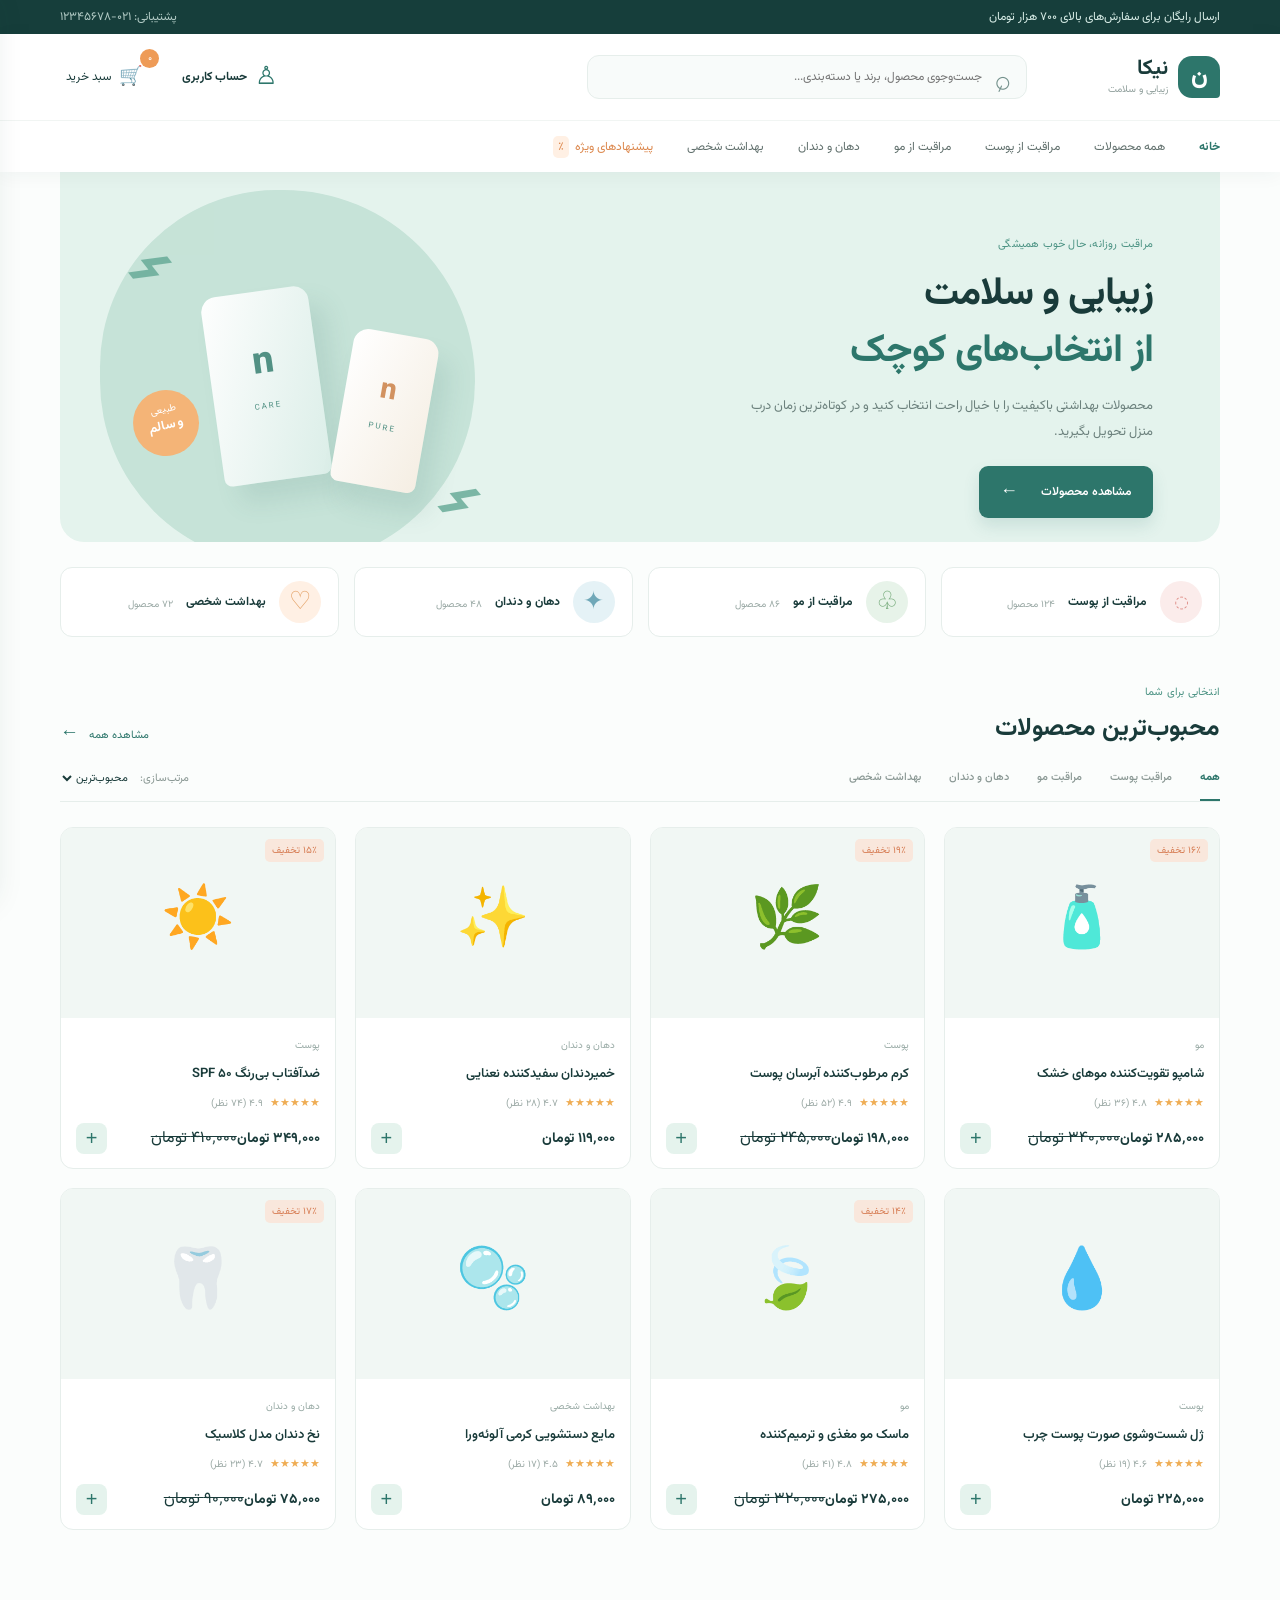
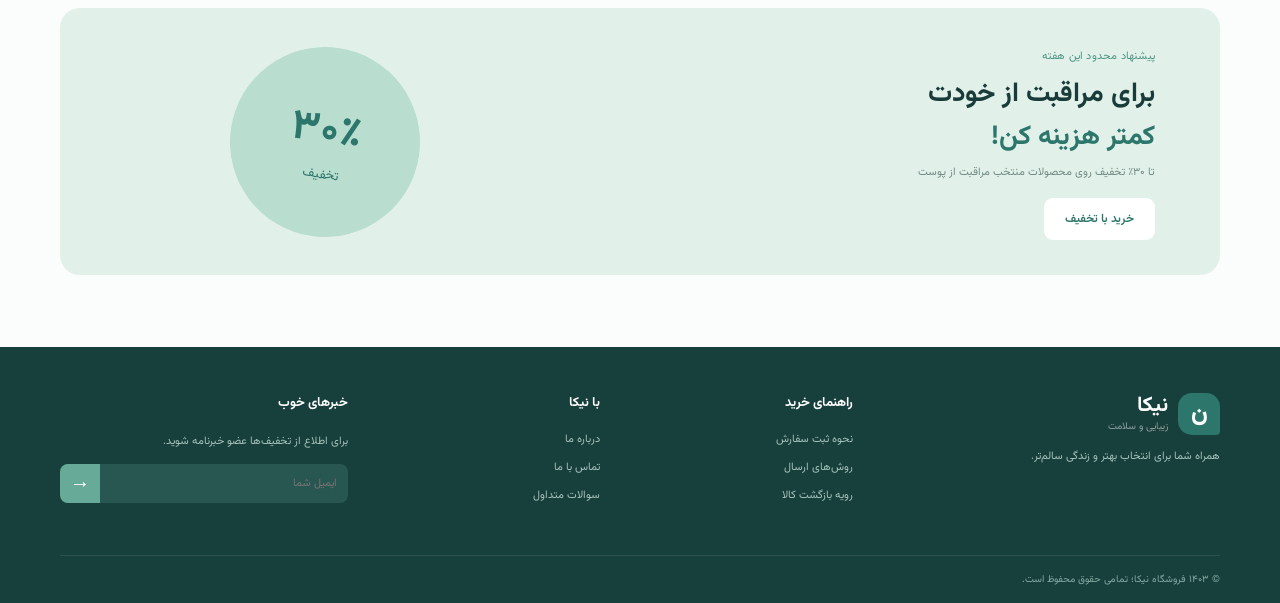
==== run-20260830-102330-b7d29989/index.html @ baac5a21 "Implement requested coding task" ====
<!DOCTYPE html>
<html lang="fa" dir="rtl">
<head>
  <meta charset="UTF-8">
  <meta name="viewport" content="width=device-width, initial-scale=1.0">
  <meta name="description" content="فروشگاه آنلاین لوازم بهداشتی نیکا با محصولات مراقبت از پوست، مو و دهان و دندان">
  <title>نیکا | فروشگاه لوازم بهداشتی</title>
  <link rel="preconnect" href="https://fonts.googleapis.com">
  <link rel="preconnect" href="https://fonts.gstatic.com" crossorigin>
  <link href="https://fonts.googleapis.com/css2?family=Vazirmatn:wght@400;500;600;700;800&display=swap" rel="stylesheet">
  <link rel="stylesheet" href="styles.css">
</head>
<body>
  <div class="topbar">
    <div class="container topbar-inner">
      <span>ارسال رایگان برای سفارش‌های بالای ۷۰۰ هزار تومان</span>
      <span class="topbar-link">پشتیبانی: ۰۲۱-۱۲۳۴۵۶۷۸</span>
    </div>
  </div>

  <header class="site-header">
    <div class="container header-inner">
      <a class="brand" href="#home" aria-label="صفحه اصلی نیکا">
        <span class="brand-mark">ن</span>
        <span><strong>نیکا</strong><small>زیبایی و سلامت</small></span>
      </a>
      <div class="search-wrap">
        <span class="search-icon">⌕</span>
        <input id="searchInput" type="search" placeholder="جست‌وجوی محصول، برند یا دسته‌بندی..." aria-label="جست‌وجوی محصول">
      </div>
      <div class="header-actions">
        <button class="account-button" type="button" aria-label="ورود به حساب کاربری"><span>♙</span><b>حساب کاربری</b></button>
        <button class="cart-button" id="cartButton" type="button" aria-label="مشاهده سبد خرید"><span class="cart-icon">🛒</span><span class="cart-label">سبد خرید</span><i id="cartCount">۰</i></button>
      </div>
    </div>
    <nav class="main-nav" aria-label="منوی اصلی">
      <div class="container nav-inner">
        <a class="active" href="#home">خانه</a>
        <a href="#products">همه محصولات</a>
        <a href="#products" data-category-link="پوست">مراقبت از پوست</a>
        <a href="#products" data-category-link="مو">مراقبت از مو</a>
        <a href="#products" data-category-link="دهان و دندان">دهان و دندان</a>
        <a href="#products" data-category-link="بهداشت شخصی">بهداشت شخصی</a>
        <a href="#offers" class="sale-link">پیشنهادهای ویژه <span>٪</span></a>
      </div>
    </nav>
  </header>

  <main id="home">
    <section class="hero container">
      <div class="hero-copy">
        <span class="eyebrow">مراقبت روزانه، حال خوب همیشگی</span>
        <h1>زیبایی و سلامت<br><em>از انتخاب‌های کوچک</em></h1>
        <p>محصولات بهداشتی باکیفیت را با خیال راحت انتخاب کنید و در کوتاه‌ترین زمان درب منزل تحویل بگیرید.</p>
        <a class="primary-button" href="#products">مشاهده محصولات <span>←</span></a>
        <div class="hero-features"><span>✓ ضمانت اصالت کالا</span><span>✓ ارسال سریع</span></div>
      </div>
      <div class="hero-art" aria-label="محصولات مراقبت از پوست">
        <div class="blob"></div>
        <div class="hero-bottle bottle-one"><span>n</span><small>CARE</small></div>
        <div class="hero-bottle bottle-two"><span>n</span><small>PURE</small></div>
        <div class="hero-leaf leaf-one">⌁</div><div class="hero-leaf leaf-two">⌁</div>
        <div class="hero-sticker">طبیعی<br><strong>و سالم</strong></div>
      </div>
    </section>

    <section class="category-strip container" aria-label="دسته‌بندی‌ها">
      <a href="#products" data-category-link="پوست"><span class="category-icon pink">◌</span><b>مراقبت از پوست</b><small>۱۲۴ محصول</small></a>
      <a href="#products" data-category-link="مو"><span class="category-icon green">♧</span><b>مراقبت از مو</b><small>۸۶ محصول</small></a>
      <a href="#products" data-category-link="دهان و دندان"><span class="category-icon blue">✦</span><b>دهان و دندان</b><small>۴۸ محصول</small></a>
      <a href="#products" data-category-link="بهداشت شخصی"><span class="category-icon orange">♡</span><b>بهداشت شخصی</b><small>۷۲ محصول</small></a>
    </section>

    <section class="products-section container" id="products">
      <div class="section-heading"><div><span class="eyebrow">انتخابی برای شما</span><h2>محبوب‌ترین محصولات</h2></div><a href="#products" id="clearFilters">مشاهده همه <span>←</span></a></div>
      <div class="toolbar">
        <div class="filter-tabs" role="tablist" aria-label="فیلتر دسته‌بندی"><button class="filter-tab active" data-category="همه">همه</button><button class="filter-tab" data-category="پوست">مراقبت پوست</button><button class="filter-tab" data-category="مو">مراقبت مو</button><button class="filter-tab" data-category="دهان و دندان">دهان و دندان</button><button class="filter-tab" data-category="بهداشت شخصی">بهداشت شخصی</button></div>
        <label class="sort-label">مرتب‌سازی:
          <select id="sortSelect" aria-label="مرتب‌سازی محصولات"><option value="popular">محبوب‌ترین</option><option value="low">ارزان‌ترین</option><option value="high">گران‌ترین</option></select>
        </label>
      </div>
      <div class="product-grid" id="productGrid"></div>
      <div class="empty-products" id="emptyProducts" hidden><span>⌕</span><h3>محصولی پیدا نشد</h3><p>عبارت جست‌وجو یا دسته‌بندی دیگری را امتحان کنید.</p></div>
    </section>

    <section class="offer-banner container" id="offers"><div><span class="eyebrow">پیشنهاد محدود این هفته</span><h2>برای مراقبت از خودت<br><strong>کمتر هزینه کن!</strong></h2><p>تا ۳۰٪ تخفیف روی محصولات منتخب مراقبت از پوست</p><a class="light-button" href="#products">خرید با تخفیف</a></div><div class="offer-circle"><b>۳۰٪</b><span>تخفیف</span></div></section>
  </main>

  <aside class="cart-drawer" id="cartDrawer" aria-label="سبد خرید" aria-hidden="true">
    <div class="drawer-head"><h2>سبد خرید شما</h2><button id="closeCart" type="button" aria-label="بستن سبد خرید">×</button></div>
    <div class="cart-items" id="cartItems"></div>
    <div class="cart-footer"><div><span>جمع کل</span><strong id="cartTotal">۰ تومان</strong></div><button class="primary-button checkout-button" id="checkoutButton" type="button">ادامه و ثبت سفارش</button><small>پرداخت در این نسخه نمایشی فعال نیست.</small></div>
  </aside>
  <div class="overlay" id="overlay"></div>
  <div class="toast" id="toast" role="status"></div>

  <footer class="site-footer"><div class="container footer-grid"><div><a class="brand footer-brand" href="#home"><span class="brand-mark">ن</span><span><strong>نیکا</strong><small>زیبایی و سلامت</small></span></a><p>همراه شما برای انتخاب بهتر و زندگی سالم‌تر.</p></div><div><h3>راهنمای خرید</h3><a href="#">نحوه ثبت سفارش</a><a href="#">روش‌های ارسال</a><a href="#">رویه بازگشت کالا</a></div><div><h3>با نیکا</h3><a href="#">درباره ما</a><a href="#">تماس با ما</a><a href="#">سوالات متداول</a></div><div><h3>خبرهای خوب</h3><p>برای اطلاع از تخفیف‌ها عضو خبرنامه شوید.</p><div class="newsletter"><input type="email" placeholder="ایمیل شما"><button type="button">→</button></div></div></div><div class="container copyright">© ۱۴۰۳ فروشگاه نیکا؛ تمامی حقوق محفوظ است.</div></footer>
  <script src="script.js"></script>
</body>
</html>
---- run-20260830-102330-b7d29989/styles.css ----
:root{--ink:#193b3a;--muted:#718280;--mint:#e4f3ed;--green:#2d766b;--dark:#163e3b;--line:#e6eeeb;--orange:#ee9b57;--white:#fff}*{box-sizing:border-box}html{scroll-behavior:smooth}body{margin:0;font-family:Vazirmatn,Arial,sans-serif;color:var(--ink);background:#fbfdfc;direction:rtl}.container{width:min(1160px,calc(100% - 48px));margin:auto}.topbar{background:var(--dark);color:#d9eee8;font-size:12px}.topbar-inner{height:34px;display:flex;justify-content:space-between;align-items:center}.topbar-link{opacity:.8}.site-header{background:#fff;box-shadow:0 3px 18px #183f3a0c;position:relative;z-index:4}.header-inner{height:86px;display:flex;align-items:center;gap:48px}.brand{display:flex;align-items:center;gap:10px;text-decoration:none;color:var(--ink);min-width:145px}.brand-mark{display:grid;place-items:center;background:var(--green);color:#fff;width:42px;height:42px;border-radius:14px 14px 4px 14px;font-weight:800;font-size:24px}.brand strong{display:block;font-size:21px;line-height:21px}.brand small{display:block;color:#91a09d;font-size:10px;margin-top:3px}.search-wrap{height:44px;max-width:440px;flex:1;position:relative}.search-wrap input{width:100%;height:100%;border:1px solid var(--line);border-radius:12px;background:#f8fbfa;padding:0 44px 0 18px;font:inherit;font-size:12px;color:var(--ink);outline:none}.search-wrap input:focus{border-color:#9dcfc1}.search-icon{position:absolute;right:16px;top:6px;font-size:28px;color:#74918c;z-index:1;transform:rotate(-20deg)}.header-actions{display:flex;align-items:center;gap:27px;margin-right:auto}.header-actions button{border:0;background:none;font:inherit;color:var(--ink);cursor:pointer;display:flex;align-items:center;gap:8px;font-size:12px}.account-button span{font-size:25px;color:var(--green)}.cart-button{position:relative}.cart-icon{font-size:19px}.cart-button i{position:absolute;right:-10px;top:-13px;background:var(--orange);color:#fff;border-radius:50%;font-style:normal;font-size:10px;min-width:19px;height:19px;text-align:center;padding-top:2px}.main-nav{border-top:1px solid #f1f5f3}.nav-inner{height:51px;display:flex;align-items:center;gap:34px}.nav-inner a{font-size:12px;color:#61706d;text-decoration:none;transition:.2s}.nav-inner a:hover,.nav-inner a.active{color:var(--green);font-weight:700}.sale-link{color:#dc874c!important}.sale-link span{background:#fff0e4;border-radius:5px;padding:2px 5px;margin-right:3px}.hero{height:370px;background:var(--mint);border-radius:0 0 24px 24px;display:flex;overflow:hidden;position:relative}.hero-copy{padding:59px 67px;z-index:1}.eyebrow{font-size:11px;color:#4c9384;letter-spacing:.2px}.hero h1{font-size:39px;line-height:1.45;margin:11px 0 13px;letter-spacing:-1px}.hero h1 em{font-style:normal;color:var(--green)}.hero p{color:#6c817d;font-size:13px;line-height:2;max-width:420px;margin:0 0 21px}.primary-button,.light-button{display:inline-flex;align-items:center;gap:23px;padding:12px 21px;border:0;border-radius:9px;background:var(--green);color:#fff;text-decoration:none;font:600 12px Vazirmatn;cursor:pointer;box-shadow:0 8px 16px #2d766b25}.primary-button span{font-size:18px}.hero-features{display:flex;gap:20px;color:#71918a;font-size:10px;margin-top:24px}.hero-art{width:48%;position:absolute;left:0;top:0;height:100%}.blob{position:absolute;width:375px;height:375px;background:#c6e3d8;border-radius:48% 52% 50% 50%;left:40px;top:18px}.hero-bottle{position:absolute;background:linear-gradient(110deg,#fefefe,#dbeee8);border-radius:15px 15px 8px 8px;box-shadow:15px 19px 25px #45766d22;color:#529184;text-align:center}.hero-bottle span{display:block;font-weight:800;font-size:38px;margin-top:42px}.hero-bottle small{font-size:8px;letter-spacing:2px}.bottle-one{height:190px;width:108px;left:152px;top:119px;transform:rotate(-8deg)}.bottle-two{height:155px;width:86px;left:282px;top:161px;transform:rotate(10deg);background:linear-gradient(110deg,#fff,#f5eee3)}.bottle-two span{margin-top:35px;font-size:29px;color:#d29260}.hero-leaf{position:absolute;color:#62a894;font-size:84px;transform:rotate(-38deg);opacity:.8}.leaf-one{left:68px;top:34px}.leaf-two{left:370px;top:260px;transform:rotate(140deg)}.hero-sticker{position:absolute;left:73px;top:218px;background:#f4b477;color:#fff;width:66px;height:66px;border-radius:50%;text-align:center;padding-top:13px;font-size:10px;line-height:1.4;transform:rotate(-12deg)}.hero-sticker strong{font-size:13px}.category-strip{display:grid;grid-template-columns:repeat(4,1fr);gap:15px;padding:25px 0 42px}.category-strip a{display:flex;align-items:center;gap:13px;padding:13px 17px;background:#fff;border:1px solid var(--line);border-radius:12px;text-decoration:none;color:var(--ink);transition:.2s}.category-strip a:hover{transform:translateY(-3px);box-shadow:0 8px 20px #315f5420}.category-icon{width:42px;height:42px;border-radius:50%;display:grid;place-items:center;font-size:25px}.pink{background:#fbeceb;color:#df908a}.green{background:#e7f3e9;color:#73a978}.blue{background:#e5f2f6;color:#70a8b8}.orange{background:#fff0e4;color:#e3a064}.category-strip b{font-size:12px;display:block}.category-strip small{font-size:10px;color:#9aa9a5;display:block;margin-top:4px}.section-heading{display:flex;justify-content:space-between;align-items:end;margin-bottom:21px}.section-heading h2{font-size:25px;margin:5px 0 0}.section-heading a{color:var(--green);text-decoration:none;font-size:11px}.section-heading a span{font-size:19px;margin-right:7px}.toolbar{display:flex;justify-content:space-between;align-items:center;border-bottom:1px solid var(--line);margin-bottom:25px}.filter-tabs{display:flex;gap:28px}.filter-tab{font:500 11px Vazirmatn;color:#899793;background:none;border:0;border-bottom:2px solid transparent;padding:0 0 13px;cursor:pointer}.filter-tab.active{color:var(--green);font-weight:700;border-color:var(--green)}.sort-label{font-size:11px;color:#899793;padding-bottom:13px}.sort-label select{border:0;background:transparent;font:inherit;color:var(--ink);outline:none;margin-right:5px}.product-grid{display:grid;grid-template-columns:repeat(4,1fr);gap:19px}.product-card{background:#fff;border:1px solid var(--line);border-radius:13px;overflow:hidden;position:relative;transition:.2s}.product-card:hover{box-shadow:0 9px 25px #315f5420;transform:translateY(-3px)}.product-image{height:190px;background:#f1f7f4;display:grid;place-items:center;position:relative}.product-image img{width:100%;height:100%;object-fit:cover}.product-fallback{font-size:59px;color:#70a99a}.discount{position:absolute;right:11px;top:11px;background:#f9e7dc;color:#d77e55;padding:4px 7px;border-radius:5px;font-size:10px}.product-info{padding:14px 15px}.product-category{color:#98aaa5;font-size:10px}.product-name{font-size:13px;font-weight:600;margin:7px 0 11px;white-space:nowrap;overflow:hidden;text-overflow:ellipsis}.rating{color:#efad54;font-size:11px;direction:rtl}.rating span{color:#9ba9a5;font-size:10px;margin-right:4px}.price-row{display:flex;justify-content:space-between;align-items:center;margin-top:11px}.price strong{font-size:14px}.price small{font-size:9px;color:#7e928d}.add-button{width:31px;height:31px;border:0;background:#e5f3ed;color:var(--green);border-radius:8px;font-size:20px;cursor:pointer}.empty-products{text-align:center;padding:45px;background:#fff;border:1px dashed #c8ded7;border-radius:14px}.empty-products span{font-size:38px;color:#91b8ad}.empty-products h3{margin:10px 0 5px}.empty-products p{color:var(--muted);font-size:12px}.offer-banner{margin-top:78px;margin-bottom:72px;background:#e1f1e9;border-radius:20px;min-height:218px;padding:35px 65px;display:flex;justify-content:space-between;align-items:center;overflow:hidden;position:relative}.offer-banner h2{font-size:27px;line-height:1.6;margin:5px 0}.offer-banner h2 strong{color:var(--green)}.offer-banner p{font-size:11px;color:#718984;margin:0 0 17px}.light-button{background:#fff;color:var(--green);box-shadow:none}.offer-circle{width:190px;height:190px;border-radius:50%;background:#b9ddce;display:flex;flex-direction:column;justify-content:center;align-items:center;margin-left:105px;color:var(--green);transform:rotate(8deg)}.offer-circle b{font-size:42px}.offer-circle span{font-size:13px}.site-footer{background:#173f3c;color:#d9eee8;padding-top:46px}.footer-grid{display:grid;grid-template-columns:1.6fr 1fr 1fr 1.5fr;gap:60px;padding-bottom:40px}.footer-brand{color:#fff}.footer-grid h3{font-size:13px;color:#fff;margin:0 0 18px}.footer-grid a:not(.brand){display:block;color:#a7c3bc;text-decoration:none;font-size:11px;margin:11px 0}.footer-grid p{color:#a7c3bc;font-size:11px;line-height:2}.newsletter{display:flex;background:#285651;border-radius:8px;overflow:hidden}.newsletter input{border:0;background:transparent;color:white;padding:11px;min-width:0;flex:1;font:11px Vazirmatn;outline:none}.newsletter button{border:0;background:#68aa98;color:#fff;width:40px;font-size:20px}.copyright{border-top:1px solid #ffffff18;padding:16px 0;color:#86aaa2;font-size:10px}.cart-drawer{position:fixed;z-index:10;left:0;top:0;width:min(390px,100%);height:100vh;background:#fff;transform:translateX(-105%);transition:.3s;display:flex;flex-direction:column;box-shadow:10px 0 30px #163e3b20}.cart-drawer.open{transform:translateX(0)}.drawer-head{display:flex;justify-content:space-between;align-items:center;padding:24px;border-bottom:1px solid var(--line)}.drawer-head h2{font-size:18px;margin:0}.drawer-head button{border:0;background:none;font-size:28px;color:var(--muted);cursor:pointer}.cart-items{overflow:auto;flex:1;padding:15px 24px}.cart-empty{text-align:center;color:var(--muted);padding:70px 20px;font-size:13px}.cart-empty span{display:block;font-size:50px;margin-bottom:15px}.cart-line{display:flex;gap:12px;padding:15px 0;border-bottom:1px solid var(--line)}.cart-thumb{width:63px;height:63px;border-radius:9px;background:#edf7f2;display:grid;place-items:center;font-size:28px}.cart-line-info{flex:1}.cart-line-info b{font-size:12px;display:block;margin-bottom:8px}.cart-line-info small{color:var(--green);font-size:11px}.quantity{display:flex;align-items:center;gap:10px;margin-top:8px}.quantity button{border:1px solid var(--line);background:white;border-radius:5px;width:22px;height:22px;cursor:pointer}.remove{border:0;background:none;color:#bc8173;cursor:pointer;font-size:11px}.cart-footer{border-top:1px solid var(--line);padding:20px 24px}.cart-footer>div{display:flex;justify-content:space-between;margin-bottom:18px;font-size:12px}.cart-footer strong{font-size:17px}.checkout-button{width:100%;justify-content:center}.cart-footer>small{display:block;text-align:center;color:var(--muted);font-size:9px;margin-top:10px}.overlay{position:fixed;inset:0;background:#102f2c70;z-index:9;display:none}.overlay.show{display:block}.toast{position:fixed;bottom:25px;right:50%;transform:translate(50%,20px);background:#173f3c;color:#fff;padding:12px 24px;border-radius:8px;font-size:12px;opacity:0;pointer-events:none;transition:.3s;z-index:20}.toast.show{opacity:1;transform:translate(50%,0)}
@media (max-width:900px){.header-inner{gap:20px}.nav-inner{gap:18px;overflow:auto;white-space:nowrap}.hero-copy{padding-right:35px}.hero-art{opacity:.75}.product-grid{grid-template-columns:repeat(3,1fr)}.footer-grid{gap:25px}.offer-circle{margin-left:20px}}
@media (max-width:650px){.container{width:min(100% - 28px,520px)}.topbar-link{display:none}.topbar-inner{justify-content:center}.header-inner{height:auto;padding:16px 0;flex-wrap:wrap;gap:14px}.brand{min-width:auto}.header-actions{gap:12px}.account-button b,.cart-label{display:none}.search-wrap{order:3;flex-basis:100%;max-width:none}.main-nav{display:none}.hero{height:480px;border-radius:0 0 18px 18px}.hero-copy{padding:40px 25px}.hero h1{font-size:30px}.hero p{max-width:280px}.hero-art{width:100%;top:205px;opacity:.65}.blob{width:290px;height:290px;left:15%;top:40px}.bottle-one{left:38%;top:130px}.bottle-two{left:58%;top:170px}.leaf-two{left:75%;top:205px}.hero-sticker{left:15%;top:245px}.category-strip{grid-template-columns:repeat(2,1fr);padding:18px 0 35px;gap:9px}.category-strip a{padding:10px 8px;gap:8px}.category-icon{width:34px;height:34px;font-size:19px}.category-strip b{font-size:10px}.section-heading h2{font-size:21px}.toolbar{display:block}.filter-tabs{gap:20px;overflow:auto}.filter-tab{white-space:nowrap}.sort-label{display:block;margin-top:15px}.product-grid{grid-template-columns:repeat(2,1fr);gap:10px}.product-image{height:145px}.product-info{padding:11px}.product-name{font-size:11px}.price strong{font-size:11px}.offer-banner{margin-top:48px;margin-bottom:45px;padding:28px 25px;min-height:250px}.offer-banner h2{font-size:22px}.offer-circle{position:absolute;left:-24px;bottom:-37px;width:145px;height:145px}.offer-circle b{font-size:30px}.offer-banner p{max-width:230px}.footer-grid{grid-template-columns:1fr 1fr;gap:25px}.footer-grid>div:first-child,.footer-grid>div:last-child{grid-column:span 2}.site-footer{padding-top:35px}.toast{width:calc(100% - 30px);text-align:center}}
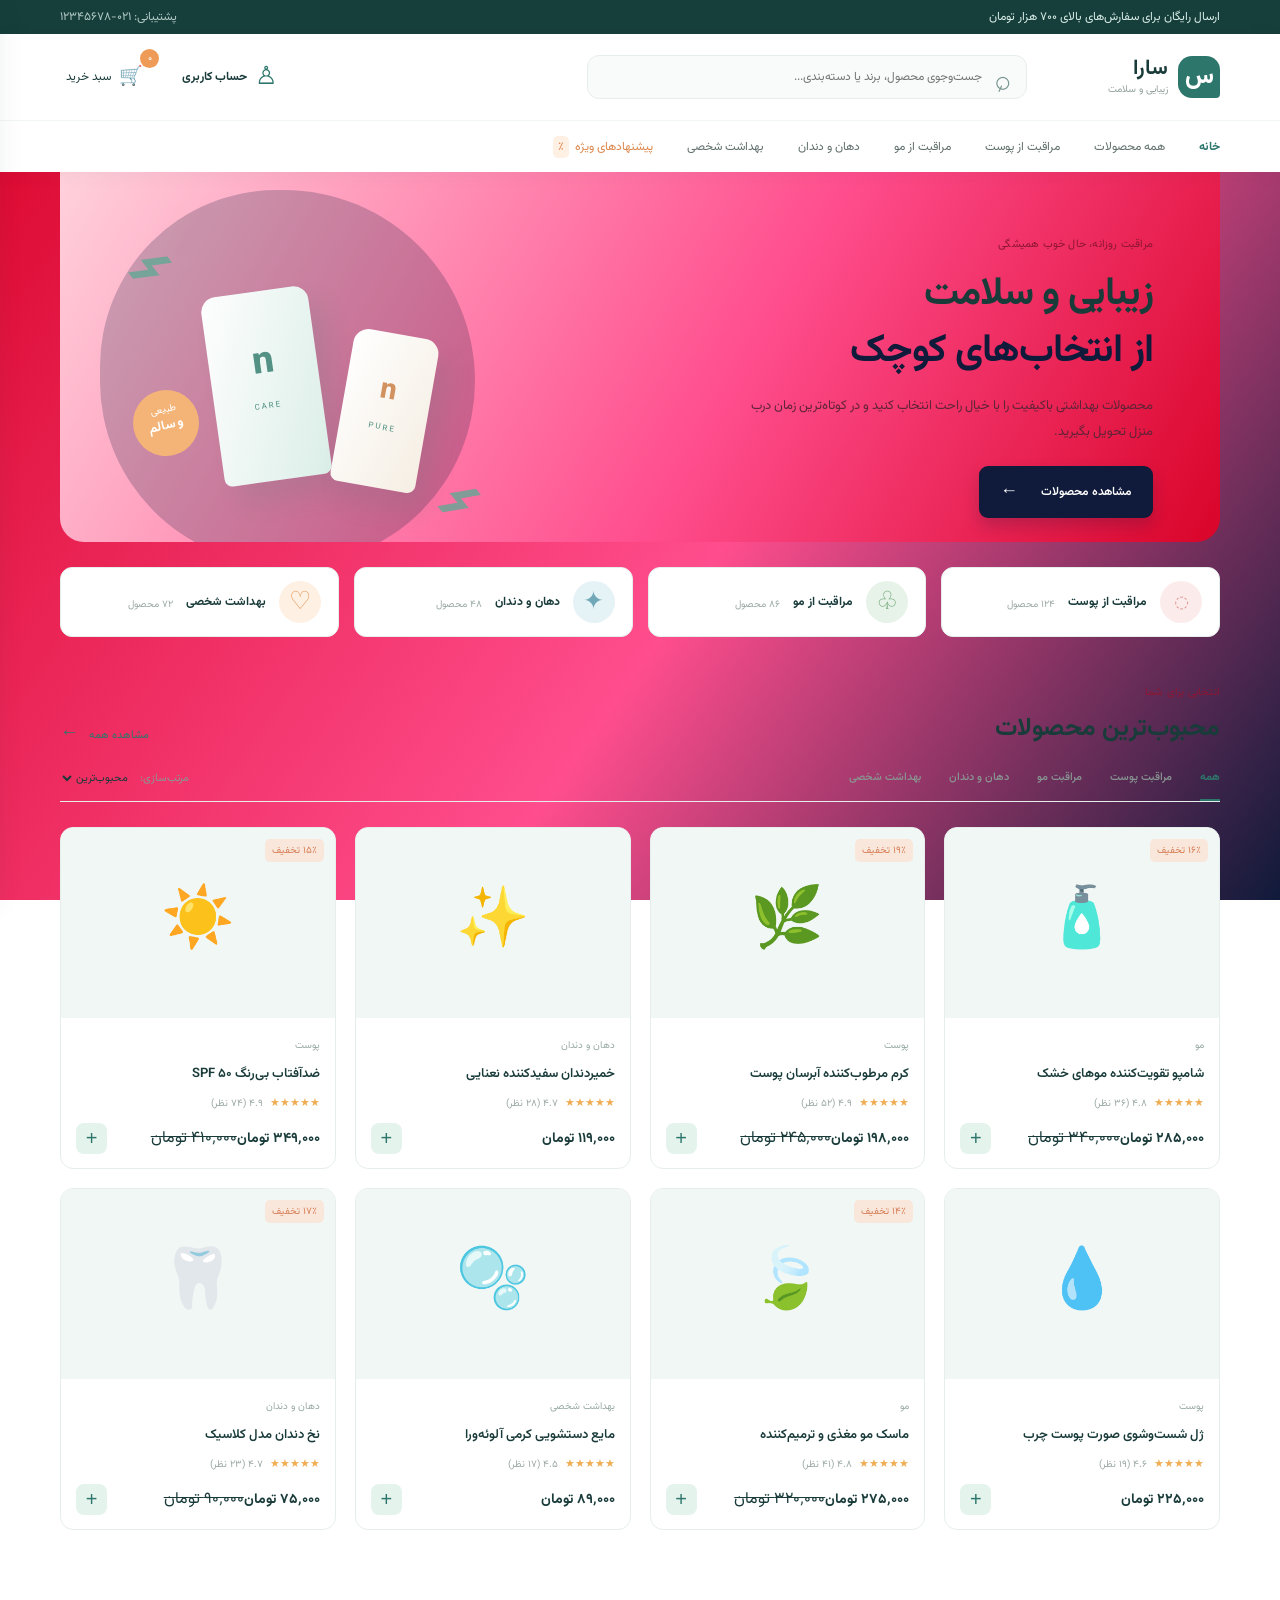
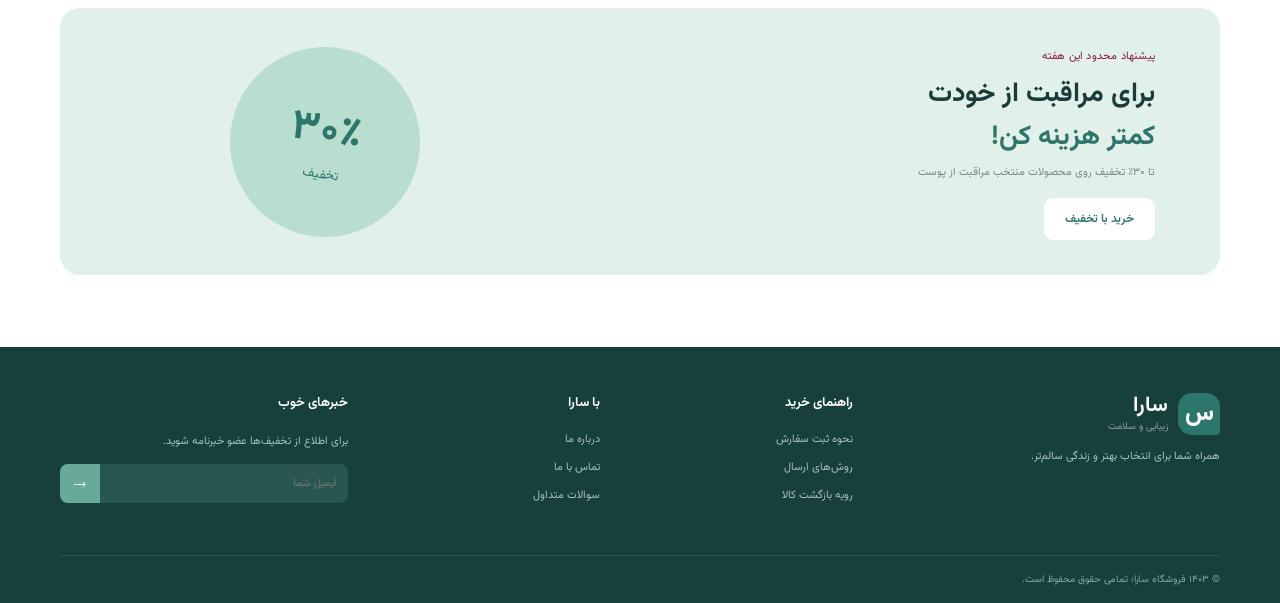
==== commit 8f5e4c2f: "Implement requested coding task" ====
--- a/run-20260830-102330-b7d29989/index.html
+++ b/run-20260830-102330-b7d29989/index.html
@@ -3,8 +3,8 @@
 <head>
   <meta charset="UTF-8">
   <meta name="viewport" content="width=device-width, initial-scale=1.0">
-  <meta name="description" content="فروشگاه آنلاین لوازم بهداشتی نیکا با محصولات مراقبت از پوست، مو و دهان و دندان">
-  <title>نیکا | فروشگاه لوازم بهداشتی</title>
+  <meta name="description" content="فروشگاه آنلاین لوازم بهداشتی سارا با محصولات مراقبت از پوست، مو و دهان و دندان">
+  <title>سارا | فروشگاه لوازم بهداشتی</title>
   <link rel="preconnect" href="https://fonts.googleapis.com">
   <link rel="preconnect" href="https://fonts.gstatic.com" crossorigin>
   <link href="https://fonts.googleapis.com/css2?family=Vazirmatn:wght@400;500;600;700;800&display=swap" rel="stylesheet">
@@ -20,9 +20,9 @@
 
   <header class="site-header">
     <div class="container header-inner">
-      <a class="brand" href="#home" aria-label="صفحه اصلی نیکا">
-        <span class="brand-mark">ن</span>
-        <span><strong>نیکا</strong><small>زیبایی و سلامت</small></span>
+      <a class="brand" href="#home" aria-label="صفحه اصلی سارا">
+        <span class="brand-mark">س</span>
+        <span><strong>سارا</strong><small>زیبایی و سلامت</small></span>
       </a>
       <div class="search-wrap">
         <span class="search-icon">⌕</span>
@@ -94,7 +94,7 @@
   <div class="overlay" id="overlay"></div>
   <div class="toast" id="toast" role="status"></div>
 
-  <footer class="site-footer"><div class="container footer-grid"><div><a class="brand footer-brand" href="#home"><span class="brand-mark">ن</span><span><strong>نیکا</strong><small>زیبایی و سلامت</small></span></a><p>همراه شما برای انتخاب بهتر و زندگی سالم‌تر.</p></div><div><h3>راهنمای خرید</h3><a href="#">نحوه ثبت سفارش</a><a href="#">روش‌های ارسال</a><a href="#">رویه بازگشت کالا</a></div><div><h3>با نیکا</h3><a href="#">درباره ما</a><a href="#">تماس با ما</a><a href="#">سوالات متداول</a></div><div><h3>خبرهای خوب</h3><p>برای اطلاع از تخفیف‌ها عضو خبرنامه شوید.</p><div class="newsletter"><input type="email" placeholder="ایمیل شما"><button type="button">→</button></div></div></div><div class="container copyright">© ۱۴۰۳ فروشگاه نیکا؛ تمامی حقوق محفوظ است.</div></footer>
+  <footer class="site-footer"><div class="container footer-grid"><div><a class="brand footer-brand" href="#home"><span class="brand-mark">س</span><span><strong>سارا</strong><small>زیبایی و سلامت</small></span></a><p>همراه شما برای انتخاب بهتر و زندگی سالم‌تر.</p></div><div><h3>راهنمای خرید</h3><a href="#">نحوه ثبت سفارش</a><a href="#">روش‌های ارسال</a><a href="#">رویه بازگشت کالا</a></div><div><h3>با سارا</h3><a href="#">درباره ما</a><a href="#">تماس با ما</a><a href="#">سوالات متداول</a></div><div><h3>خبرهای خوب</h3><p>برای اطلاع از تخفیف‌ها عضو خبرنامه شوید.</p><div class="newsletter"><input type="email" placeholder="ایمیل شما"><button type="button">→</button></div></div></div><div class="container copyright">© ۱۴۰۳ فروشگاه سارا؛ تمامی حقوق محفوظ است.</div></footer>
   <script src="script.js"></script>
 </body>
 </html>
--- a/run-20260830-102330-b7d29989/styles.css
+++ b/run-20260830-102330-b7d29989/styles.css
@@ -1,3 +1,3 @@
-:root{--ink:#193b3a;--muted:#718280;--mint:#e4f3ed;--green:#2d766b;--dark:#163e3b;--line:#e6eeeb;--orange:#ee9b57;--white:#fff}*{box-sizing:border-box}html{scroll-behavior:smooth}body{margin:0;font-family:Vazirmatn,Arial,sans-serif;color:var(--ink);background:#fbfdfc;direction:rtl}.container{width:min(1160px,calc(100% - 48px));margin:auto}.topbar{background:var(--dark);color:#d9eee8;font-size:12px}.topbar-inner{height:34px;display:flex;justify-content:space-between;align-items:center}.topbar-link{opacity:.8}.site-header{background:#fff;box-shadow:0 3px 18px #183f3a0c;position:relative;z-index:4}.header-inner{height:86px;display:flex;align-items:center;gap:48px}.brand{display:flex;align-items:center;gap:10px;text-decoration:none;color:var(--ink);min-width:145px}.brand-mark{display:grid;place-items:center;background:var(--green);color:#fff;width:42px;height:42px;border-radius:14px 14px 4px 14px;font-weight:800;font-size:24px}.brand strong{display:block;font-size:21px;line-height:21px}.brand small{display:block;color:#91a09d;font-size:10px;margin-top:3px}.search-wrap{height:44px;max-width:440px;flex:1;position:relative}.search-wrap input{width:100%;height:100%;border:1px solid var(--line);border-radius:12px;background:#f8fbfa;padding:0 44px 0 18px;font:inherit;font-size:12px;color:var(--ink);outline:none}.search-wrap input:focus{border-color:#9dcfc1}.search-icon{position:absolute;right:16px;top:6px;font-size:28px;color:#74918c;z-index:1;transform:rotate(-20deg)}.header-actions{display:flex;align-items:center;gap:27px;margin-right:auto}.header-actions button{border:0;background:none;font:inherit;color:var(--ink);cursor:pointer;display:flex;align-items:center;gap:8px;font-size:12px}.account-button span{font-size:25px;color:var(--green)}.cart-button{position:relative}.cart-icon{font-size:19px}.cart-button i{position:absolute;right:-10px;top:-13px;background:var(--orange);color:#fff;border-radius:50%;font-style:normal;font-size:10px;min-width:19px;height:19px;text-align:center;padding-top:2px}.main-nav{border-top:1px solid #f1f5f3}.nav-inner{height:51px;display:flex;align-items:center;gap:34px}.nav-inner a{font-size:12px;color:#61706d;text-decoration:none;transition:.2s}.nav-inner a:hover,.nav-inner a.active{color:var(--green);font-weight:700}.sale-link{color:#dc874c!important}.sale-link span{background:#fff0e4;border-radius:5px;padding:2px 5px;margin-right:3px}.hero{height:370px;background:var(--mint);border-radius:0 0 24px 24px;display:flex;overflow:hidden;position:relative}.hero-copy{padding:59px 67px;z-index:1}.eyebrow{font-size:11px;color:#4c9384;letter-spacing:.2px}.hero h1{font-size:39px;line-height:1.45;margin:11px 0 13px;letter-spacing:-1px}.hero h1 em{font-style:normal;color:var(--green)}.hero p{color:#6c817d;font-size:13px;line-height:2;max-width:420px;margin:0 0 21px}.primary-button,.light-button{display:inline-flex;align-items:center;gap:23px;padding:12px 21px;border:0;border-radius:9px;background:var(--green);color:#fff;text-decoration:none;font:600 12px Vazirmatn;cursor:pointer;box-shadow:0 8px 16px #2d766b25}.primary-button span{font-size:18px}.hero-features{display:flex;gap:20px;color:#71918a;font-size:10px;margin-top:24px}.hero-art{width:48%;position:absolute;left:0;top:0;height:100%}.blob{position:absolute;width:375px;height:375px;background:#c6e3d8;border-radius:48% 52% 50% 50%;left:40px;top:18px}.hero-bottle{position:absolute;background:linear-gradient(110deg,#fefefe,#dbeee8);border-radius:15px 15px 8px 8px;box-shadow:15px 19px 25px #45766d22;color:#529184;text-align:center}.hero-bottle span{display:block;font-weight:800;font-size:38px;margin-top:42px}.hero-bottle small{font-size:8px;letter-spacing:2px}.bottle-one{height:190px;width:108px;left:152px;top:119px;transform:rotate(-8deg)}.bottle-two{height:155px;width:86px;left:282px;top:161px;transform:rotate(10deg);background:linear-gradient(110deg,#fff,#f5eee3)}.bottle-two span{margin-top:35px;font-size:29px;color:#d29260}.hero-leaf{position:absolute;color:#62a894;font-size:84px;transform:rotate(-38deg);opacity:.8}.leaf-one{left:68px;top:34px}.leaf-two{left:370px;top:260px;transform:rotate(140deg)}.hero-sticker{position:absolute;left:73px;top:218px;background:#f4b477;color:#fff;width:66px;height:66px;border-radius:50%;text-align:center;padding-top:13px;font-size:10px;line-height:1.4;transform:rotate(-12deg)}.hero-sticker strong{font-size:13px}.category-strip{display:grid;grid-template-columns:repeat(4,1fr);gap:15px;padding:25px 0 42px}.category-strip a{display:flex;align-items:center;gap:13px;padding:13px 17px;background:#fff;border:1px solid var(--line);border-radius:12px;text-decoration:none;color:var(--ink);transition:.2s}.category-strip a:hover{transform:translateY(-3px);box-shadow:0 8px 20px #315f5420}.category-icon{width:42px;height:42px;border-radius:50%;display:grid;place-items:center;font-size:25px}.pink{background:#fbeceb;color:#df908a}.green{background:#e7f3e9;color:#73a978}.blue{background:#e5f2f6;color:#70a8b8}.orange{background:#fff0e4;color:#e3a064}.category-strip b{font-size:12px;display:block}.category-strip small{font-size:10px;color:#9aa9a5;display:block;margin-top:4px}.section-heading{display:flex;justify-content:space-between;align-items:end;margin-bottom:21px}.section-heading h2{font-size:25px;margin:5px 0 0}.section-heading a{color:var(--green);text-decoration:none;font-size:11px}.section-heading a span{font-size:19px;margin-right:7px}.toolbar{display:flex;justify-content:space-between;align-items:center;border-bottom:1px solid var(--line);margin-bottom:25px}.filter-tabs{display:flex;gap:28px}.filter-tab{font:500 11px Vazirmatn;color:#899793;background:none;border:0;border-bottom:2px solid transparent;padding:0 0 13px;cursor:pointer}.filter-tab.active{color:var(--green);font-weight:700;border-color:var(--green)}.sort-label{font-size:11px;color:#899793;padding-bottom:13px}.sort-label select{border:0;background:transparent;font:inherit;color:var(--ink);outline:none;margin-right:5px}.product-grid{display:grid;grid-template-columns:repeat(4,1fr);gap:19px}.product-card{background:#fff;border:1px solid var(--line);border-radius:13px;overflow:hidden;position:relative;transition:.2s}.product-card:hover{box-shadow:0 9px 25px #315f5420;transform:translateY(-3px)}.product-image{height:190px;background:#f1f7f4;display:grid;place-items:center;position:relative}.product-image img{width:100%;height:100%;object-fit:cover}.product-fallback{font-size:59px;color:#70a99a}.discount{position:absolute;right:11px;top:11px;background:#f9e7dc;color:#d77e55;padding:4px 7px;border-radius:5px;font-size:10px}.product-info{padding:14px 15px}.product-category{color:#98aaa5;font-size:10px}.product-name{font-size:13px;font-weight:600;margin:7px 0 11px;white-space:nowrap;overflow:hidden;text-overflow:ellipsis}.rating{color:#efad54;font-size:11px;direction:rtl}.rating span{color:#9ba9a5;font-size:10px;margin-right:4px}.price-row{display:flex;justify-content:space-between;align-items:center;margin-top:11px}.price strong{font-size:14px}.price small{font-size:9px;color:#7e928d}.add-button{width:31px;height:31px;border:0;background:#e5f3ed;color:var(--green);border-radius:8px;font-size:20px;cursor:pointer}.empty-products{text-align:center;padding:45px;background:#fff;border:1px dashed #c8ded7;border-radius:14px}.empty-products span{font-size:38px;color:#91b8ad}.empty-products h3{margin:10px 0 5px}.empty-products p{color:var(--muted);font-size:12px}.offer-banner{margin-top:78px;margin-bottom:72px;background:#e1f1e9;border-radius:20px;min-height:218px;padding:35px 65px;display:flex;justify-content:space-between;align-items:center;overflow:hidden;position:relative}.offer-banner h2{font-size:27px;line-height:1.6;margin:5px 0}.offer-banner h2 strong{color:var(--green)}.offer-banner p{font-size:11px;color:#718984;margin:0 0 17px}.light-button{background:#fff;color:var(--green);box-shadow:none}.offer-circle{width:190px;height:190px;border-radius:50%;background:#b9ddce;display:flex;flex-direction:column;justify-content:center;align-items:center;margin-left:105px;color:var(--green);transform:rotate(8deg)}.offer-circle b{font-size:42px}.offer-circle span{font-size:13px}.site-footer{background:#173f3c;color:#d9eee8;padding-top:46px}.footer-grid{display:grid;grid-template-columns:1.6fr 1fr 1fr 1.5fr;gap:60px;padding-bottom:40px}.footer-brand{color:#fff}.footer-grid h3{font-size:13px;color:#fff;margin:0 0 18px}.footer-grid a:not(.brand){display:block;color:#a7c3bc;text-decoration:none;font-size:11px;margin:11px 0}.footer-grid p{color:#a7c3bc;font-size:11px;line-height:2}.newsletter{display:flex;background:#285651;border-radius:8px;overflow:hidden}.newsletter input{border:0;background:transparent;color:white;padding:11px;min-width:0;flex:1;font:11px Vazirmatn;outline:none}.newsletter button{border:0;background:#68aa98;color:#fff;width:40px;font-size:20px}.copyright{border-top:1px solid #ffffff18;padding:16px 0;color:#86aaa2;font-size:10px}.cart-drawer{position:fixed;z-index:10;left:0;top:0;width:min(390px,100%);height:100vh;background:#fff;transform:translateX(-105%);transition:.3s;display:flex;flex-direction:column;box-shadow:10px 0 30px #163e3b20}.cart-drawer.open{transform:translateX(0)}.drawer-head{display:flex;justify-content:space-between;align-items:center;padding:24px;border-bottom:1px solid var(--line)}.drawer-head h2{font-size:18px;margin:0}.drawer-head button{border:0;background:none;font-size:28px;color:var(--muted);cursor:pointer}.cart-items{overflow:auto;flex:1;padding:15px 24px}.cart-empty{text-align:center;color:var(--muted);padding:70px 20px;font-size:13px}.cart-empty span{display:block;font-size:50px;margin-bottom:15px}.cart-line{display:flex;gap:12px;padding:15px 0;border-bottom:1px solid var(--line)}.cart-thumb{width:63px;height:63px;border-radius:9px;background:#edf7f2;display:grid;place-items:center;font-size:28px}.cart-line-info{flex:1}.cart-line-info b{font-size:12px;display:block;margin-bottom:8px}.cart-line-info small{color:var(--green);font-size:11px}.quantity{display:flex;align-items:center;gap:10px;margin-top:8px}.quantity button{border:1px solid var(--line);background:white;border-radius:5px;width:22px;height:22px;cursor:pointer}.remove{border:0;background:none;color:#bc8173;cursor:pointer;font-size:11px}.cart-footer{border-top:1px solid var(--line);padding:20px 24px}.cart-footer>div{display:flex;justify-content:space-between;margin-bottom:18px;font-size:12px}.cart-footer strong{font-size:17px}.checkout-button{width:100%;justify-content:center}.cart-footer>small{display:block;text-align:center;color:var(--muted);font-size:9px;margin-top:10px}.overlay{position:fixed;inset:0;background:#102f2c70;z-index:9;display:none}.overlay.show{display:block}.toast{position:fixed;bottom:25px;right:50%;transform:translate(50%,20px);background:#173f3c;color:#fff;padding:12px 24px;border-radius:8px;font-size:12px;opacity:0;pointer-events:none;transition:.3s;z-index:20}.toast.show{opacity:1;transform:translate(50%,0)}
+:root{--ink:#193b3a;--muted:#718280;--mint:#e4f3ed;--green:#2d766b;--dark:#163e3b;--line:#e6eeeb;--orange:#ee9b57;--white:#fff;--bg-red:#d90429;--bg-pink:#ff4d8d;--bg-navy:#101a3a}*{box-sizing:border-box}html{scroll-behavior:smooth}body{margin:0;font-family:Vazirmatn,Arial,sans-serif;color:var(--ink);background:linear-gradient(125deg,var(--bg-red) 0%,var(--bg-pink) 58%,var(--bg-navy) 100%) fixed;direction:rtl}.container{width:min(1160px,calc(100% - 48px));margin:auto}.topbar{background:var(--dark);color:#d9eee8;font-size:12px}.topbar-inner{height:34px;display:flex;justify-content:space-between;align-items:center}.topbar-link{opacity:.8}.site-header{background:#fff;box-shadow:0 3px 18px #183f3a0c;position:relative;z-index:4}.header-inner{height:86px;display:flex;align-items:center;gap:48px}.brand{display:flex;align-items:center;gap:10px;text-decoration:none;color:var(--ink);min-width:145px}.brand-mark{display:grid;place-items:center;background:var(--green);color:#fff;width:42px;height:42px;border-radius:14px 14px 4px 14px;font-weight:800;font-size:24px}.brand strong{display:block;font-size:21px;line-height:21px}.brand small{display:block;color:#91a09d;font-size:10px;margin-top:3px}.search-wrap{height:44px;max-width:440px;flex:1;position:relative}.search-wrap input{width:100%;height:100%;border:1px solid var(--line);border-radius:12px;background:#f8fbfa;padding:0 44px 0 18px;font:inherit;font-size:12px;color:var(--ink);outline:none}.search-wrap input:focus{border-color:#9dcfc1}.search-icon{position:absolute;right:16px;top:6px;font-size:28px;color:#74918c;z-index:1;transform:rotate(-20deg)}.header-actions{display:flex;align-items:center;gap:27px;margin-right:auto}.header-actions button{border:0;background:none;font:inherit;color:var(--ink);cursor:pointer;display:flex;align-items:center;gap:8px;font-size:12px}.account-button span{font-size:25px;color:var(--green)}.cart-button{position:relative}.cart-icon{font-size:19px}.cart-button i{position:absolute;right:-10px;top:-13px;background:var(--orange);color:#fff;border-radius:50%;font-style:normal;font-size:10px;min-width:19px;height:19px;text-align:center;padding-top:2px}.main-nav{border-top:1px solid #f1f5f3}.nav-inner{height:51px;display:flex;align-items:center;gap:34px}.nav-inner a{font-size:12px;color:#61706d;text-decoration:none;transition:.2s}.nav-inner a:hover,.nav-inner a.active{color:var(--green);font-weight:700}.sale-link{color:#dc874c!important}.sale-link span{background:#fff0e4;border-radius:5px;padding:2px 5px;margin-right:3px}.hero{height:370px;background:linear-gradient(120deg,#ffd1dc 0%,var(--bg-pink) 58%,var(--bg-red) 100%);border-radius:0 0 24px 24px;display:flex;overflow:hidden;position:relative}.hero-copy{padding:59px 67px;z-index:1}.eyebrow{font-size:11px;color:#8d1633;letter-spacing:.2px}.hero h1{font-size:39px;line-height:1.45;margin:11px 0 13px;letter-spacing:-1px}.hero h1 em{font-style:normal;color:var(--bg-navy)}.hero p{color:#5f2437;font-size:13px;line-height:2;max-width:420px;margin:0 0 21px}.primary-button,.light-button{display:inline-flex;align-items:center;gap:23px;padding:12px 21px;border:0;border-radius:9px;background:var(--bg-navy);color:#fff;text-decoration:none;font:600 12px Vazirmatn;cursor:pointer;box-shadow:0 8px 16px #101a3a35}.primary-button span{font-size:18px}.hero-features{display:flex;gap:20px;color:#70253d;font-size:10px;margin-top:24px}.hero-art{width:48%;position:absolute;left:0;top:0;height:100%}.blob{position:absolute;width:375px;height:375px;background:var(--bg-navy);opacity:.22;border-radius:48% 52% 50% 50%;left:40px;top:18px}.hero-bottle{position:absolute;background:linear-gradient(110deg,#fefefe,#dbeee8);border-radius:15px 15px 8px 8px;box-shadow:15px 19px 25px #45766d22;color:#529184;text-align:center}.hero-bottle span{display:block;font-weight:800;font-size:38px;margin-top:42px}.hero-bottle small{font-size:8px;letter-spacing:2px}.bottle-one{height:190px;width:108px;left:152px;top:119px;transform:rotate(-8deg)}.bottle-two{height:155px;width:86px;left:282px;top:161px;transform:rotate(10deg);background:linear-gradient(110deg,#fff,#f5eee3)}.bottle-two span{margin-top:35px;font-size:29px;color:#d29260}.hero-leaf{position:absolute;color:#62a894;font-size:84px;transform:rotate(-38deg);opacity:.8}.leaf-one{left:68px;top:34px}.leaf-two{left:370px;top:260px;transform:rotate(140deg)}.hero-sticker{position:absolute;left:73px;top:218px;background:#f4b477;color:#fff;width:66px;height:66px;border-radius:50%;text-align:center;padding-top:13px;font-size:10px;line-height:1.4;transform:rotate(-12deg)}.hero-sticker strong{font-size:13px}.category-strip{display:grid;grid-template-columns:repeat(4,1fr);gap:15px;padding:25px 0 42px}.category-strip a{display:flex;align-items:center;gap:13px;padding:13px 17px;background:#fff;border:1px solid var(--line);border-radius:12px;text-decoration:none;color:var(--ink);transition:.2s}.category-strip a:hover{transform:translateY(-3px);box-shadow:0 8px 20px #315f5420}.category-icon{width:42px;height:42px;border-radius:50%;display:grid;place-items:center;font-size:25px}.pink{background:#fbeceb;color:#df908a}.green{background:#e7f3e9;color:#73a978}.blue{background:#e5f2f6;color:#70a8b8}.orange{background:#fff0e4;color:#e3a064}.category-strip b{font-size:12px;display:block}.category-strip small{font-size:10px;color:#9aa9a5;display:block;margin-top:4px}.section-heading{display:flex;justify-content:space-between;align-items:end;margin-bottom:21px}.section-heading h2{font-size:25px;margin:5px 0 0}.section-heading a{color:var(--green);text-decoration:none;font-size:11px}.section-heading a span{font-size:19px;margin-right:7px}.toolbar{display:flex;justify-content:space-between;align-items:center;border-bottom:1px solid var(--line);margin-bottom:25px}.filter-tabs{display:flex;gap:28px}.filter-tab{font:500 11px Vazirmatn;color:#899793;background:none;border:0;border-bottom:2px solid transparent;padding:0 0 13px;cursor:pointer}.filter-tab.active{color:var(--green);font-weight:700;border-color:var(--green)}.sort-label{font-size:11px;color:#899793;padding-bottom:13px}.sort-label select{border:0;background:transparent;font:inherit;color:var(--ink);outline:none;margin-right:5px}.product-grid{display:grid;grid-template-columns:repeat(4,1fr);gap:19px}.product-card{background:#fff;border:1px solid var(--line);border-radius:13px;overflow:hidden;position:relative;transition:.2s}.product-card:hover{box-shadow:0 9px 25px #315f5420;transform:translateY(-3px)}.product-image{height:190px;background:#f1f7f4;display:grid;place-items:center;position:relative}.product-image img{width:100%;height:100%;object-fit:cover}.product-fallback{font-size:59px;color:#70a99a}.discount{position:absolute;right:11px;top:11px;background:#f9e7dc;color:#d77e55;padding:4px 7px;border-radius:5px;font-size:10px}.product-info{padding:14px 15px}.product-category{color:#98aaa5;font-size:10px}.product-name{font-size:13px;font-weight:600;margin:7px 0 11px;white-space:nowrap;overflow:hidden;text-overflow:ellipsis}.rating{color:#efad54;font-size:11px;direction:rtl}.rating span{color:#9ba9a5;font-size:10px;margin-right:4px}.price-row{display:flex;justify-content:space-between;align-items:center;margin-top:11px}.price strong{font-size:14px}.price small{font-size:9px;color:#7e928d}.add-button{width:31px;height:31px;border:0;background:#e5f3ed;color:var(--green);border-radius:8px;font-size:20px;cursor:pointer}.empty-products{text-align:center;padding:45px;background:#fff;border:1px dashed #c8ded7;border-radius:14px}.empty-products span{font-size:38px;color:#91b8ad}.empty-products h3{margin:10px 0 5px}.empty-products p{color:var(--muted);font-size:12px}.offer-banner{margin-top:78px;margin-bottom:72px;background:#e1f1e9;border-radius:20px;min-height:218px;padding:35px 65px;display:flex;justify-content:space-between;align-items:center;overflow:hidden;position:relative}.offer-banner h2{font-size:27px;line-height:1.6;margin:5px 0}.offer-banner h2 strong{color:var(--green)}.offer-banner p{font-size:11px;color:#718984;margin:0 0 17px}.light-button{background:#fff;color:var(--green);box-shadow:none}.offer-circle{width:190px;height:190px;border-radius:50%;background:#b9ddce;display:flex;flex-direction:column;justify-content:center;align-items:center;margin-left:105px;color:var(--green);transform:rotate(8deg)}.offer-circle b{font-size:42px}.offer-circle span{font-size:13px}.site-footer{background:#173f3c;color:#d9eee8;padding-top:46px}.footer-grid{display:grid;grid-template-columns:1.6fr 1fr 1fr 1.5fr;gap:60px;padding-bottom:40px}.footer-brand{color:#fff}.footer-grid h3{font-size:13px;color:#fff;margin:0 0 18px}.footer-grid a:not(.brand){display:block;color:#a7c3bc;text-decoration:none;font-size:11px;margin:11px 0}.footer-grid p{color:#a7c3bc;font-size:11px;line-height:2}.newsletter{display:flex;background:#285651;border-radius:8px;overflow:hidden}.newsletter input{border:0;background:transparent;color:white;padding:11px;min-width:0;flex:1;font:11px Vazirmatn;outline:none}.newsletter button{border:0;background:#68aa98;color:#fff;width:40px;font-size:20px}.copyright{border-top:1px solid #ffffff18;padding:16px 0;color:#86aaa2;font-size:10px}.cart-drawer{position:fixed;z-index:10;left:0;top:0;width:min(390px,100%);height:100vh;background:#fff;transform:translateX(-105%);transition:.3s;display:flex;flex-direction:column;box-shadow:10px 0 30px #163e3b20}.cart-drawer.open{transform:translateX(0)}.drawer-head{display:flex;justify-content:space-between;align-items:center;padding:24px;border-bottom:1px solid var(--line)}.drawer-head h2{font-size:18px;margin:0}.drawer-head button{border:0;background:none;font-size:28px;color:var(--muted);cursor:pointer}.cart-items{overflow:auto;flex:1;padding:15px 24px}.cart-empty{text-align:center;color:var(--muted);padding:70px 20px;font-size:13px}.cart-empty span{display:block;font-size:50px;margin-bottom:15px}.cart-line{display:flex;gap:12px;padding:15px 0;border-bottom:1px solid var(--line)}.cart-thumb{width:63px;height:63px;border-radius:9px;background:#edf7f2;display:grid;place-items:center;font-size:28px}.cart-line-info{flex:1}.cart-line-info b{font-size:12px;display:block;margin-bottom:8px}.cart-line-info small{color:var(--green);font-size:11px}.quantity{display:flex;align-items:center;gap:10px;margin-top:8px}.quantity button{border:1px solid var(--line);background:white;border-radius:5px;width:22px;height:22px;cursor:pointer}.remove{border:0;background:none;color:#bc8173;cursor:pointer;font-size:11px}.cart-footer{border-top:1px solid var(--line);padding:20px 24px}.cart-footer>div{display:flex;justify-content:space-between;margin-bottom:18px;font-size:12px}.cart-footer strong{font-size:17px}.checkout-button{width:100%;justify-content:center}.cart-footer>small{display:block;text-align:center;color:var(--muted);font-size:9px;margin-top:10px}.overlay{position:fixed;inset:0;background:#102f2c70;z-index:9;display:none}.overlay.show{display:block}.toast{position:fixed;bottom:25px;right:50%;transform:translate(50%,20px);background:#173f3c;color:#fff;padding:12px 24px;border-radius:8px;font-size:12px;opacity:0;pointer-events:none;transition:.3s;z-index:20}.toast.show{opacity:1;transform:translate(50%,0)}
 @media (max-width:900px){.header-inner{gap:20px}.nav-inner{gap:18px;overflow:auto;white-space:nowrap}.hero-copy{padding-right:35px}.hero-art{opacity:.75}.product-grid{grid-template-columns:repeat(3,1fr)}.footer-grid{gap:25px}.offer-circle{margin-left:20px}}
-@media (max-width:650px){.container{width:min(100% - 28px,520px)}.topbar-link{display:none}.topbar-inner{justify-content:center}.header-inner{height:auto;padding:16px 0;flex-wrap:wrap;gap:14px}.brand{min-width:auto}.header-actions{gap:12px}.account-button b,.cart-label{display:none}.search-wrap{order:3;flex-basis:100%;max-width:none}.main-nav{display:none}.hero{height:480px;border-radius:0 0 18px 18px}.hero-copy{padding:40px 25px}.hero h1{font-size:30px}.hero p{max-width:280px}.hero-art{width:100%;top:205px;opacity:.65}.blob{width:290px;height:290px;left:15%;top:40px}.bottle-one{left:38%;top:130px}.bottle-two{left:58%;top:170px}.leaf-two{left:75%;top:205px}.hero-sticker{left:15%;top:245px}.category-strip{grid-template-columns:repeat(2,1fr);padding:18px 0 35px;gap:9px}.category-strip a{padding:10px 8px;gap:8px}.category-icon{width:34px;height:34px;font-size:19px}.category-strip b{font-size:10px}.section-heading h2{font-size:21px}.toolbar{display:block}.filter-tabs{gap:20px;overflow:auto}.filter-tab{white-space:nowrap}.sort-label{display:block;margin-top:15px}.product-grid{grid-template-columns:repeat(2,1fr);gap:10px}.product-image{height:145px}.product-info{padding:11px}.product-name{font-size:11px}.price strong{font-size:11px}.offer-banner{margin-top:48px;margin-bottom:45px;padding:28px 25px;min-height:250px}.offer-banner h2{font-size:22px}.offer-circle{position:absolute;left:-24px;bottom:-37px;width:145px;height:145px}.offer-circle b{font-size:30px}.offer-banner p{max-width:230px}.footer-grid{grid-template-columns:1fr 1fr;gap:25px}.footer-grid>div:first-child,.footer-grid>div:last-child{grid-column:span 2}.site-footer{padding-top:35px}.toast{width:calc(100% - 30px);text-align:center}}
+@media (max-width:650px){.container{width:min(100% - 28px,520px)}.topbar-link{display:none}.topbar-inner{justify-content:center}.header-inner{height:auto;padding:16px 0;flex-wrap:wrap;gap:14px}.brand{min-width:auto}.header-actions{gap:12px}.account-button b,.cart-label{display:none}.search-wrap{order:3;flex-basis:100%;max-width:none}.main-nav{display:none}.hero{height:480px;border-radius:0 0 18px 18px}.hero-copy{padding:40px 25px}.hero h1{font-size:30px}.hero p{max-width:280px}.hero-art{width:100%;top:205px;opacity:.65}.blob{width:290px;height:290px;left:15%;top:40px}.bottle-one{left:38%;top:130px}.bottle-two{left:58%;top:170px}.leaf-two{left:75%;top:205px}.hero-sticker{left:15%;top:245px}.category-strip{grid-template-columns:repeat(2,1fr);padding:18px 0 35px;gap:9px}.category-strip a{padding:10px 8px;gap:8px}.category-icon{width:34px;height:34px;font-size:19px}.category-strip b{font-size:10px}.section-heading h2{font-size:21px}.toolbar{display:block}.filter-tabs{gap:20px;overflow:auto}.filter-tab{white-space:nowrap}.sort-label{display:block;margin-top:15px}.product-grid{grid-template-columns:repeat(2,1fr);gap:10px}.product-image{height:145px}.product-info{padding:11px}.product-name{font-size:11px}.price strong{font-size:11px}.offer-banner{margin-top:48px;margin-bottom:45px;padding:28px 25px;min-height:250px}.offer-banner h2{font-size:22px}.offer-circle{position:absolute;left:-24px;bottom:-37px;width:145px;height:145px}.offer-circle b{font-size:30px}.offer-banner p{max-width:230px}.footer-grid{grid-template-columns:1fr 1fr;gap:25px}.footer-grid>div:first-child,.footer-grid>div:last-child{grid-column:span 2}.site-footer{padding-top:35px}.toast{width:calc(100% - 30px);text-align:center}}
